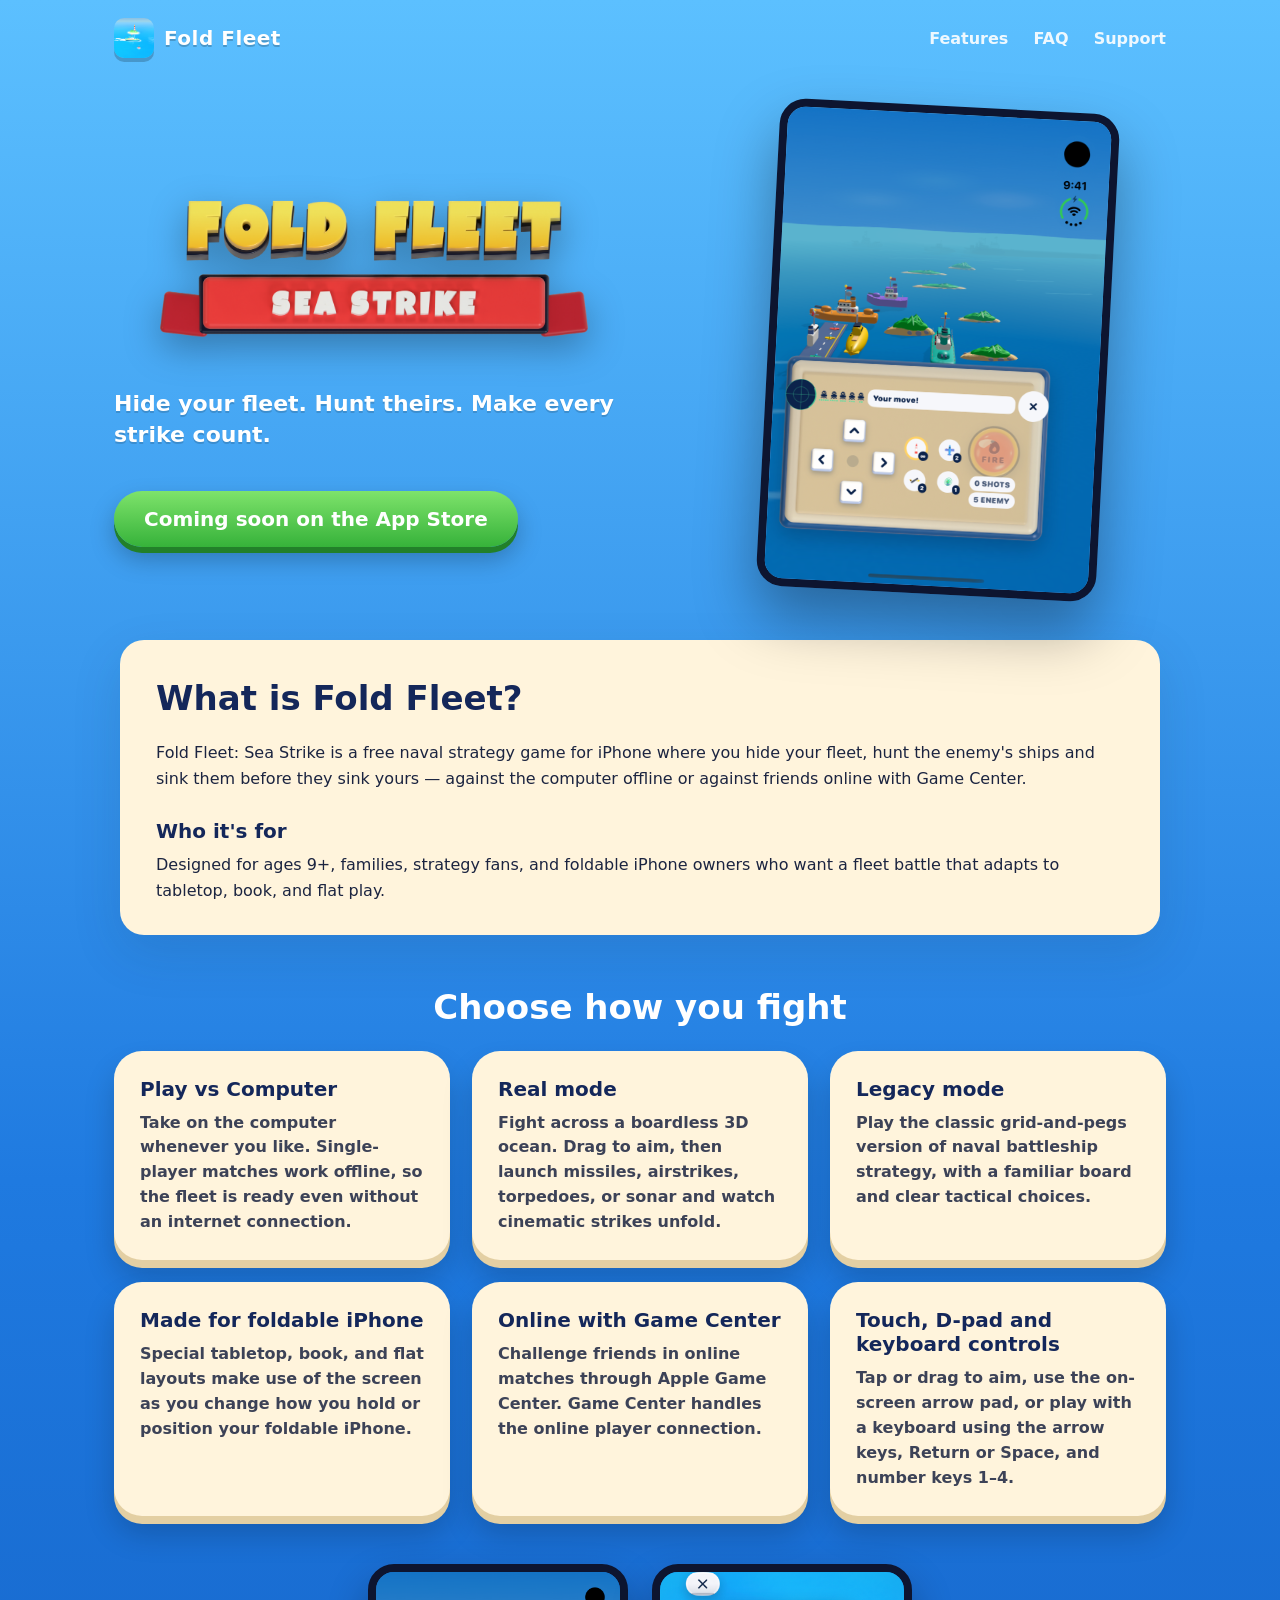
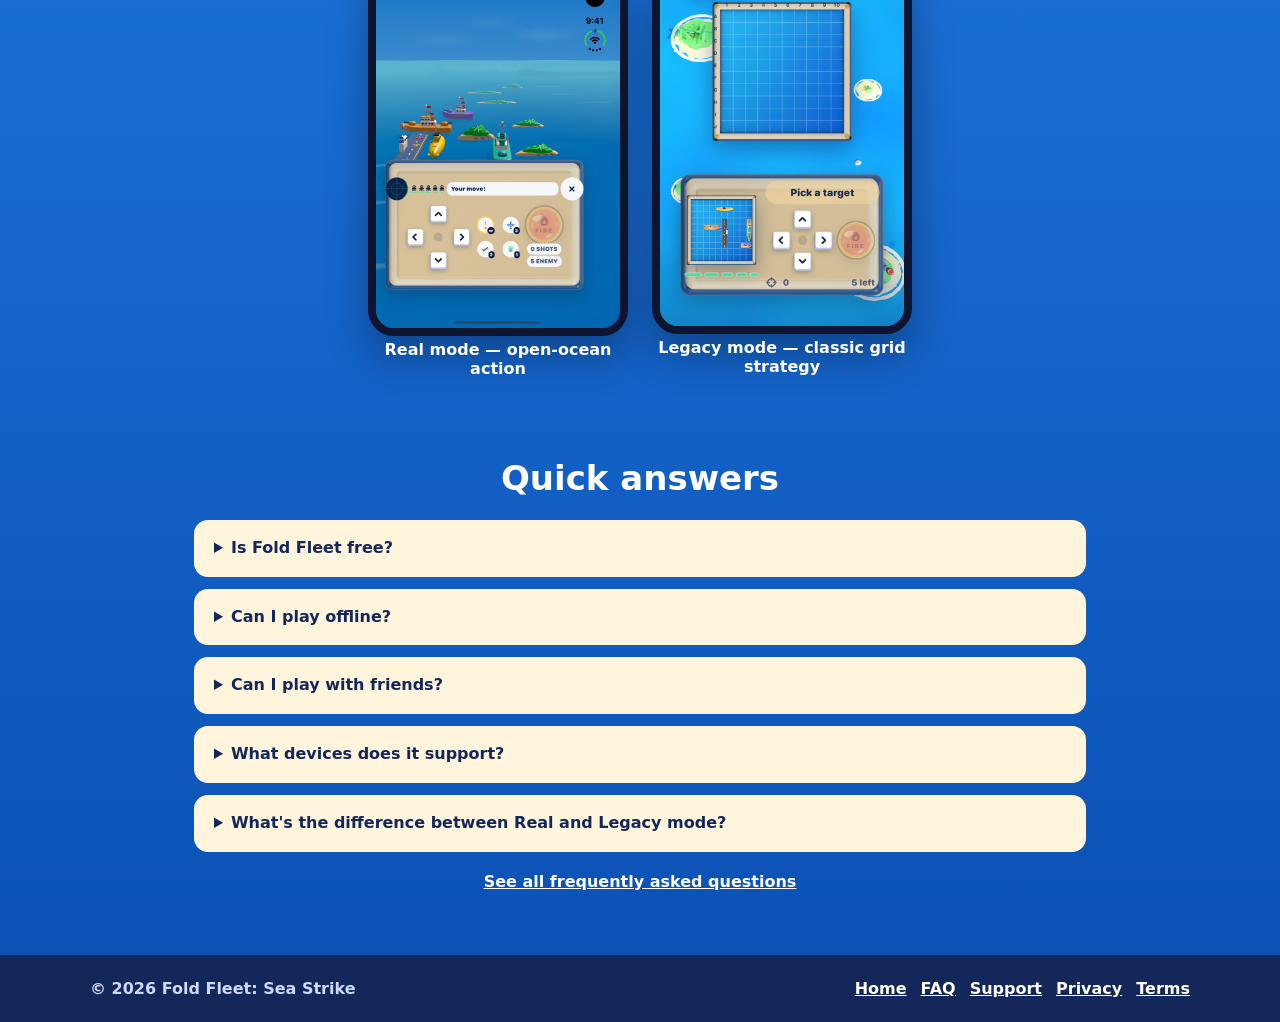
==== index.html @ 5afa2e32 "Fold Fleet: Sea Strike website, privacy policy, terms, support and FAQ" ====
<!doctype html>
<html lang="en">
<head>
  <meta charset="utf-8">
  <meta name="viewport" content="width=device-width, initial-scale=1">
  <title>Fold Fleet: Sea Strike — Naval Strategy for iPhone</title>
  <meta name="description" content="Fold Fleet: Sea Strike is a free iPhone naval strategy game with offline computer play, online Game Center matches, Real 3D ocean battles and classic grid mode.">
  <link rel="canonical" href="https://thoufeekx.github.io/foldfleet/">
  <link rel="icon" href="assets/icon.png" type="image/png">
  <link rel="stylesheet" href="style.css">
  <meta property="og:type" content="website">
  <meta property="og:site_name" content="Fold Fleet: Sea Strike">
  <meta property="og:title" content="Fold Fleet: Sea Strike — Naval Strategy for iPhone">
  <meta property="og:description" content="A free iPhone naval strategy game with offline computer play, online Game Center matches, Real 3D ocean battles and classic grid mode.">
  <meta property="og:url" content="https://thoufeekx.github.io/foldfleet/">
  <meta property="og:image" content="https://thoufeekx.github.io/foldfleet/assets/hero.png">
  <meta property="og:image:alt" content="Fold Fleet: Sea Strike">
  <meta name="twitter:card" content="summary_large_image">
  <meta name="twitter:title" content="Fold Fleet: Sea Strike — Naval Strategy for iPhone">
  <meta name="twitter:description" content="A free iPhone naval strategy game with offline computer play, online Game Center matches, Real 3D ocean battles and classic grid mode.">
  <meta name="twitter:image" content="https://thoufeekx.github.io/foldfleet/assets/hero.png">
  <script type="application/ld+json">
  {
    "@context": "https://schema.org",
    "@graph": [
      {
        "@type": "WebSite",
        "@id": "https://thoufeekx.github.io/foldfleet/#website",
        "url": "https://thoufeekx.github.io/foldfleet/",
        "name": "Fold Fleet: Sea Strike",
        "publisher": {
          "@id": "https://thoufeekx.github.io/foldfleet/#person"
        }
      },
      {
        "@type": "Person",
        "@id": "https://thoufeekx.github.io/foldfleet/#person",
        "name": "Thoufeek Baber"
      },
      {
        "@type": "MobileApplication",
        "@id": "https://thoufeekx.github.io/foldfleet/#app",
        "name": "Fold Fleet: Sea Strike",
        "operatingSystem": "iOS 17.0 or later",
        "applicationCategory": "GameApplication",
        "genre": "Strategy",
        "description": "Fold Fleet: Sea Strike is a free naval strategy game for iPhone where you hide your fleet, hunt the enemy's ships and sink them before they sink yours — against the computer offline or against friends online with Game Center.",
        "offers": {
          "@type": "Offer",
          "price": 0,
          "priceCurrency": "USD"
        },
        "author": {
          "@id": "https://thoufeekx.github.io/foldfleet/#person"
        },
        "publisher": {
          "@id": "https://thoufeekx.github.io/foldfleet/#person"
        },
        "screenshot": [
          "https://thoufeekx.github.io/foldfleet/assets/shot-real.png",
          "https://thoufeekx.github.io/foldfleet/assets/shot-legacy.png"
        ]
      },
      {
        "@type": "FAQPage",
        "@id": "https://thoufeekx.github.io/foldfleet/#faq",
        "about": {
          "@id": "https://thoufeekx.github.io/foldfleet/#app"
        },
        "mainEntity": [
          {
            "@type": "Question",
            "name": "Is Fold Fleet free?",
            "acceptedAnswer": {
              "@type": "Answer",
              "text": "Yes, it's free to download and play."
            }
          },
          {
            "@type": "Question",
            "name": "Can I play offline?",
            "acceptedAnswer": {
              "@type": "Answer",
              "text": "Yes. Play vs Computer works without an internet connection."
            }
          },
          {
            "@type": "Question",
            "name": "Can I play with friends?",
            "acceptedAnswer": {
              "@type": "Answer",
              "text": "Yes, online matches use Apple Game Center."
            }
          },
          {
            "@type": "Question",
            "name": "What devices does it support?",
            "acceptedAnswer": {
              "@type": "Answer",
              "text": "iPhone with iOS 17 or later, with special layouts for foldable iPhone in tabletop, book and flat positions."
            }
          },
          {
            "@type": "Question",
            "name": "What's the difference between Real and Legacy mode?",
            "acceptedAnswer": {
              "@type": "Answer",
              "text": "Legacy is the classic grid with pegs. Real hides the grid: you aim across an open 3D ocean and watch cinematic strikes."
            }
          }
        ]
      }
    ]
  }
  </script>
</head>
<body>
  <header class="nav">
    <a class="brand" href="index.html">
      <img src="assets/icon.png" alt="" width="40" height="40">
      <span>Fold Fleet</span>
    </a>
    <nav aria-label="Main navigation">
      <a href="index.html#features">Features</a>
      <a href="faq.html">FAQ</a>
      <a href="support.html">Support</a>
    </nav>
  </header>

  <main>
    <section class="hero">
      <div class="hero-copy">
        <img class="logo" src="assets/logo.png" alt="Fold Fleet: Sea Strike">
        <p class="tag">Hide your fleet. Hunt theirs. Make every strike count.</p>
        <span class="cta">Coming soon on the App Store</span>
      </div>
      <figure class="hero-shot">
        <img src="assets/shot-real.png" alt="A Real mode battle on the open ocean">
      </figure>
    </section>

    <section class="intro">
      <h2>What is Fold Fleet?</h2>
      <p>Fold Fleet: Sea Strike is a free naval strategy game for iPhone where you hide your fleet, hunt the enemy's ships and sink them before they sink yours — against the computer offline or against friends online with Game Center.</p>
      <h3>Who it's for</h3>
      <p>Designed for ages 9+, families, strategy fans, and foldable iPhone owners who want a fleet battle that adapts to tabletop, book, and flat play.</p>
    </section>

    <section class="features" id="features">
      <h2>Choose how you fight</h2>
      <div class="cards">
        <article class="card">
          <h3>Play vs Computer</h3>
          <p>Take on the computer whenever you like. Single-player matches work offline, so the fleet is ready even without an internet connection.</p>
        </article>
        <article class="card">
          <h3>Real mode</h3>
          <p>Fight across a boardless 3D ocean. Drag to aim, then launch missiles, airstrikes, torpedoes, or sonar and watch cinematic strikes unfold.</p>
        </article>
        <article class="card">
          <h3>Legacy mode</h3>
          <p>Play the classic grid-and-pegs version of naval battleship strategy, with a familiar board and clear tactical choices.</p>
        </article>
        <article class="card">
          <h3>Made for foldable iPhone</h3>
          <p>Special tabletop, book, and flat layouts make use of the screen as you change how you hold or position your foldable iPhone.</p>
        </article>
        <article class="card">
          <h3>Online with Game Center</h3>
          <p>Challenge friends in online matches through Apple Game Center. Game Center handles the online player connection.</p>
        </article>
        <article class="card">
          <h3>Touch, D-pad and keyboard controls</h3>
          <p>Tap or drag to aim, use the on-screen arrow pad, or play with a keyboard using the arrow keys, Return or Space, and number keys 1–4.</p>
        </article>
      </div>
    </section>

    <section class="shots" aria-label="Game modes">
      <figure>
        <img src="assets/shot-real.png" alt="Real mode shows ships on a 3D ocean">
        <figcaption>Real mode — open-ocean action</figcaption>
      </figure>
      <figure>
        <img src="assets/shot-legacy.png" alt="Legacy mode's classic grid and pegs">
        <figcaption>Legacy mode — classic grid strategy</figcaption>
      </figure>
    </section>

    <section class="faq-preview">
      <h2>Quick answers</h2>
      <div class="faq-list">
        <details>
          <summary>Is Fold Fleet free?</summary>
          <p>Yes, it's free to download and play.</p>
        </details>
        <details>
          <summary>Can I play offline?</summary>
          <p>Yes. Play vs Computer works without an internet connection.</p>
        </details>
        <details>
          <summary>Can I play with friends?</summary>
          <p>Yes, online matches use Apple Game Center.</p>
        </details>
        <details>
          <summary>What devices does it support?</summary>
          <p>iPhone with iOS 17 or later, with special layouts for foldable iPhone in tabletop, book and flat positions.</p>
        </details>
        <details>
          <summary>What's the difference between Real and Legacy mode?</summary>
          <p>Legacy is the classic grid with pegs. Real hides the grid: you aim across an open 3D ocean and watch cinematic strikes.</p>
        </details>
      </div>
      <p class="more-faq"><a href="faq.html">See all frequently asked questions</a></p>
    </section>
  </main>

  <footer class="site-footer">
    <span>© 2026 Fold Fleet: Sea Strike</span>
    <nav aria-label="Footer navigation">
      <a href="index.html">Home</a>
      <a href="faq.html">FAQ</a>
      <a href="support.html">Support</a>
      <a href="privacy.html">Privacy</a>
      <a href="terms.html">Terms</a>
    </nav>
  </footer>
</body>
</html>
---- style.css ----
:root{--navy:#14275a;--sea:#1f7ae0;--sea2:#0b4fb3;--cream:#fff4dc;--coral:#ff6b4a;--sun:#ffc93c;--ink:#1b2440}
*{box-sizing:border-box}html{scroll-behavior:smooth;background:#0b4fb3}
body{margin:0;font-family:"SF Pro Rounded",ui-rounded,"Nunito",system-ui,-apple-system,sans-serif;color:var(--ink);background:linear-gradient(180deg,#5cc0ff 0%,var(--sea) 45%,var(--sea2) 100%);min-height:100vh}
a{color:inherit}
.nav{display:flex;align-items:center;justify-content:space-between;max-width:1100px;margin:0 auto;padding:18px 24px}
.nav .brand{display:flex;align-items:center;gap:10px;font-weight:900;color:#fff;text-decoration:none;font-size:20px;letter-spacing:.5px;text-shadow:0 2px 0 rgba(0,0,0,.2)}
.nav .brand img{width:40px;height:40px;border-radius:10px;box-shadow:0 4px 0 rgba(0,0,0,.2)}
.nav nav a{color:#fff;font-weight:800;text-decoration:none;margin-left:20px;opacity:.9}
.hero{max-width:1100px;margin:0 auto;padding:30px 24px 60px;display:grid;grid-template-columns:1.1fr .9fr;gap:40px;align-items:center}
.hero img.logo{width:100%;max-width:520px;filter:drop-shadow(0 12px 18px rgba(0,0,0,.3))}
.hero p.tag{color:#fff;font-size:22px;font-weight:700;line-height:1.4;max-width:520px;text-shadow:0 2px 0 rgba(0,0,0,.15)}
.cta{display:inline-block;margin-top:18px;background:linear-gradient(180deg,#7ee36b,#36b23a);color:#fff;font-weight:900;font-size:20px;padding:16px 30px;border-radius:999px;text-decoration:none;box-shadow:0 6px 0 #22802a,0 12px 24px rgba(0,0,0,.25)}
.cta small{display:block;font-size:12px;opacity:.85;font-weight:700}
.phone{justify-self:center;width:300px;border-radius:44px;padding:12px;background:#0d1530;box-shadow:0 30px 60px rgba(0,0,0,.35);transform:rotate(3deg)}
.phone img{width:100%;display:block;border-radius:34px}
.cards{max-width:1100px;margin:0 auto;padding:0 24px 70px;display:grid;grid-template-columns:repeat(3,1fr);gap:22px}
.card{background:var(--cream);border-radius:28px;padding:26px;box-shadow:0 8px 0 #e3cfa3,0 18px 30px rgba(0,0,0,.18)}
.card h3{margin:.2em 0;font-size:22px;color:var(--navy)}.card p{margin:0;line-height:1.5;font-weight:600;opacity:.85}
.card .em{font-size:34px}
.shots{max-width:1100px;margin:0 auto;padding:0 24px 80px;display:flex;gap:24px;justify-content:center;flex-wrap:wrap}
.shots figure{margin:0;width:260px;text-align:center;color:#fff;font-weight:800}
.shots img{width:100%;border-radius:26px;border:8px solid #0d1530;box-shadow:0 20px 40px rgba(0,0,0,.3)}
footer{background:var(--navy);color:#cfd8ff;padding:28px 24px;text-align:center;font-weight:700}
footer a{margin:0 12px;color:#fff}
.doc{max-width:780px;margin:10px auto 60px;background:var(--cream);border-radius:28px;padding:34px 38px;box-shadow:0 8px 0 #e3cfa3,0 18px 30px rgba(0,0,0,.18);line-height:1.6}
.doc h1{color:var(--navy);margin-top:0}.doc h2{color:var(--navy);font-size:20px;margin-top:1.6em}
@media(max-width:820px){.hero{grid-template-columns:1fr;text-align:center}.hero img.logo,.hero p.tag{margin:0 auto}.cards{grid-template-columns:1fr}.phone{transform:none}}
.hero>*,.cards>*{min-width:0}
@media(max-width:820px){body{overflow-x:hidden}.nav{flex-wrap:wrap;gap:8px}.nav nav a{margin:0 14px 0 0}.hero p.tag{font-size:19px}.phone{width:min(300px,86vw)}.shots figure{width:min(260px,80vw)}}

.hero p.tag{color:#fff;font-size:22px;font-weight:700;line-height:1.4;max-width:520px;text-shadow:0 2px 0 rgba(0,0,0,.15)}
.hero-shot{justify-self:center;width:min(340px,100%);margin:0;transform:rotate(3deg)}
.hero-shot img{display:block;width:100%;border-radius:26px;border:8px solid #0d1530;box-shadow:0 30px 60px rgba(0,0,0,.35)}
.intro{max-width:1040px;margin:-14px auto 52px;padding:30px 36px;background:var(--cream);border-radius:24px;color:var(--ink);line-height:1.65;box-shadow:0 18px 50px #18315222}
.intro h2,.features>h2,.faq-preview>h2{margin:0 0 14px;color:var(--navy);font-size:clamp(25px,3vw,34px)}
.intro h3{margin:22px 0 4px;color:var(--navy);font-size:20px}
.intro p{margin:0}
.features{max-width:1100px;margin:0 auto;padding:0 24px 48px}
.features>h2{text-align:center;color:#fff;margin-bottom:24px}
.features .cards{padding:0}
.card h3{margin:0 0 10px;color:var(--navy);font-size:20px}
.card p{margin:0;line-height:1.55}
.faq-preview{max-width:940px;margin:0 auto;padding:0 24px 64px}
.faq-preview>h2{text-align:center;color:#fff;margin-bottom:22px}
.faq-list{display:grid;gap:12px}
.faq-list details{padding:16px 20px;background:var(--cream);border-radius:14px;color:var(--ink);line-height:1.55}
.faq-list summary{color:var(--navy);font-weight:800;cursor:pointer}
.faq-list p{margin:10px 0 0}
.more-faq{text-align:center;margin:20px 0 0}
.more-faq a{color:#fff;font-weight:800}
.site-footer{display:flex;align-items:center;justify-content:space-between;gap:18px;flex-wrap:wrap;padding:24px max(24px,calc((100% - 1100px)/2))}
.site-footer nav{display:flex;flex-wrap:wrap;gap:14px}
.site-footer nav a{margin:0}
.doc h3{color:var(--navy)}
@media(max-width:820px){
  .hero-shot{transform:none;width:min(340px,100%)}
  .intro{margin:0 16px 38px;padding:24px}
  .features{padding:0 16px 38px}
  .faq-preview{padding:0 16px 46px}
  .site-footer{justify-content:center;text-align:center;padding:22px 16px}
  .site-footer nav{justify-content:center;gap:10px 16px}
  .nav nav{display:flex;flex-wrap:wrap;gap:8px 14px;width:100%;min-width:0}
  .nav nav a{margin:0}
  .doc{width:calc(100% - 32px);min-width:0;overflow-wrap:anywhere}
  .doc h1{font-size:clamp(24px,7vw,32px);line-height:1.2}
  .faq-list,.faq-list details{min-width:0}
  .faq-list summary{overflow-wrap:anywhere}
  .site-footer nav{width:100%;min-width:0}
}
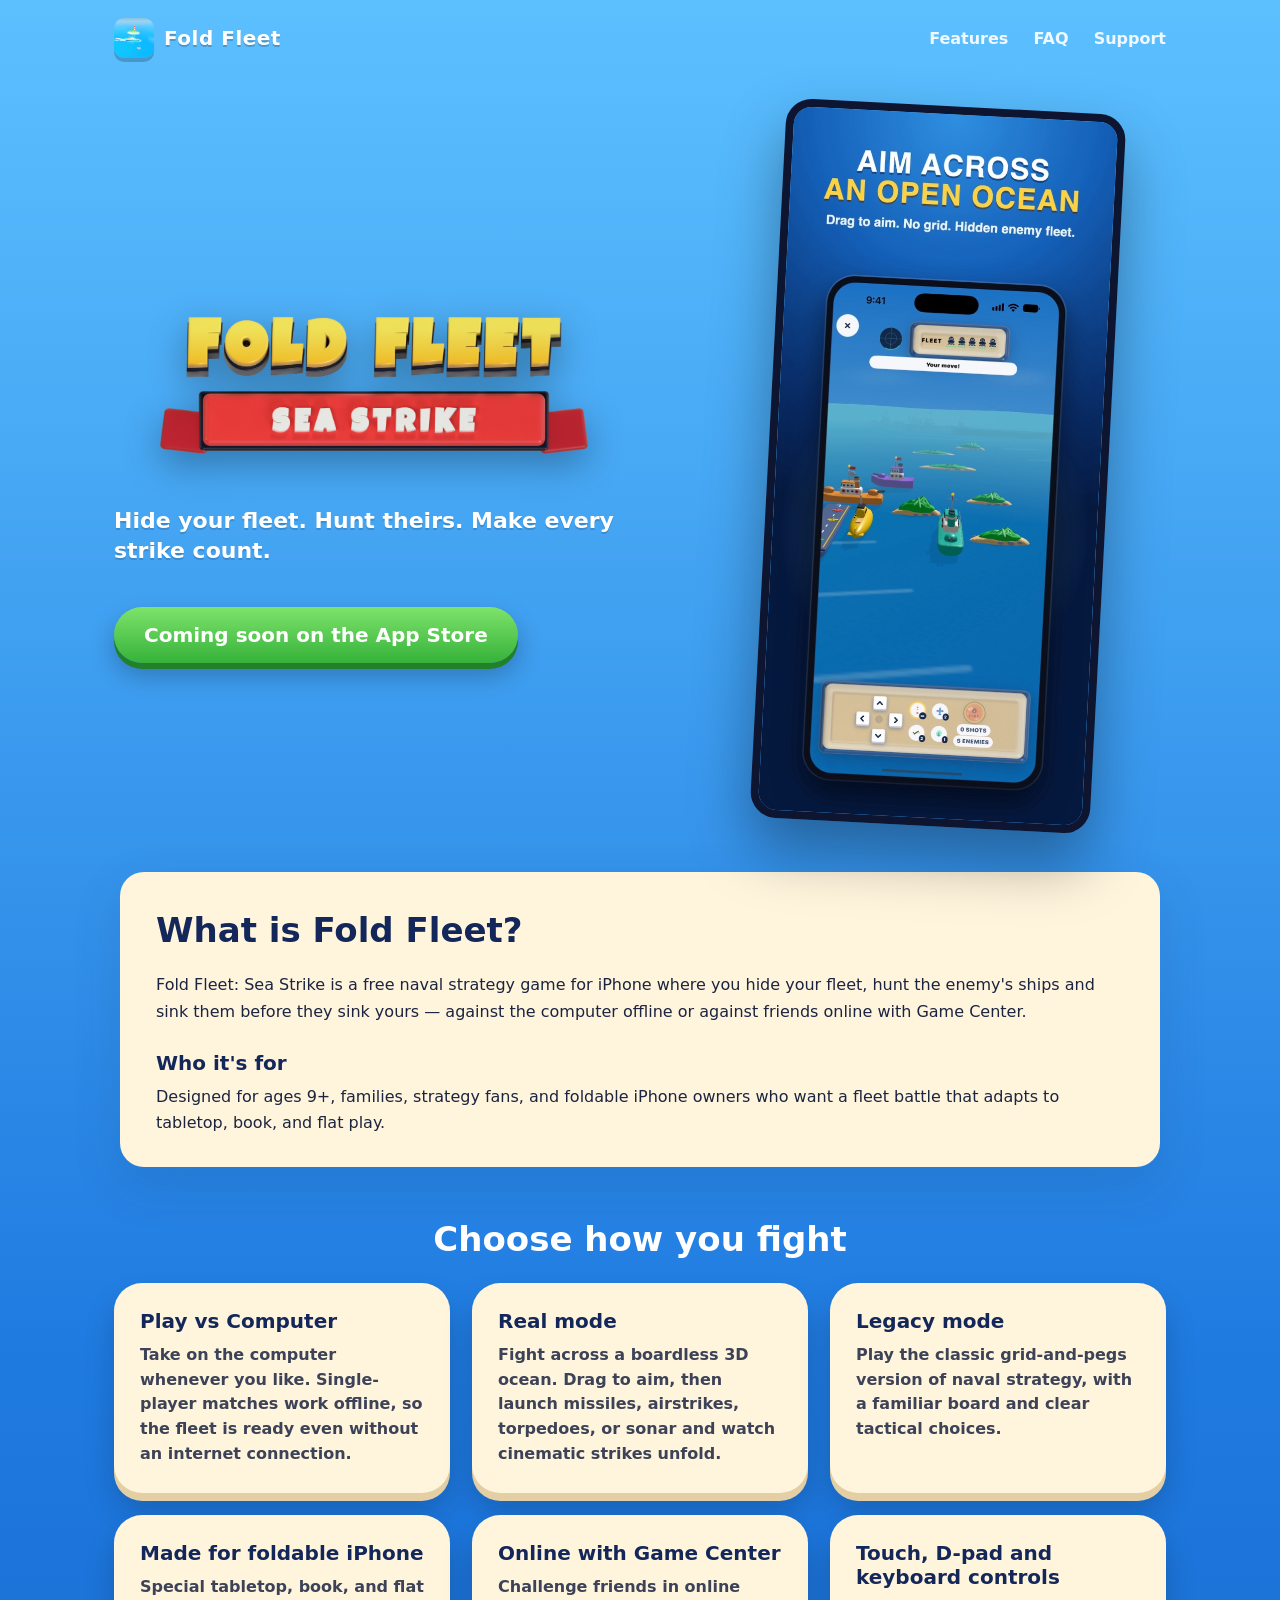
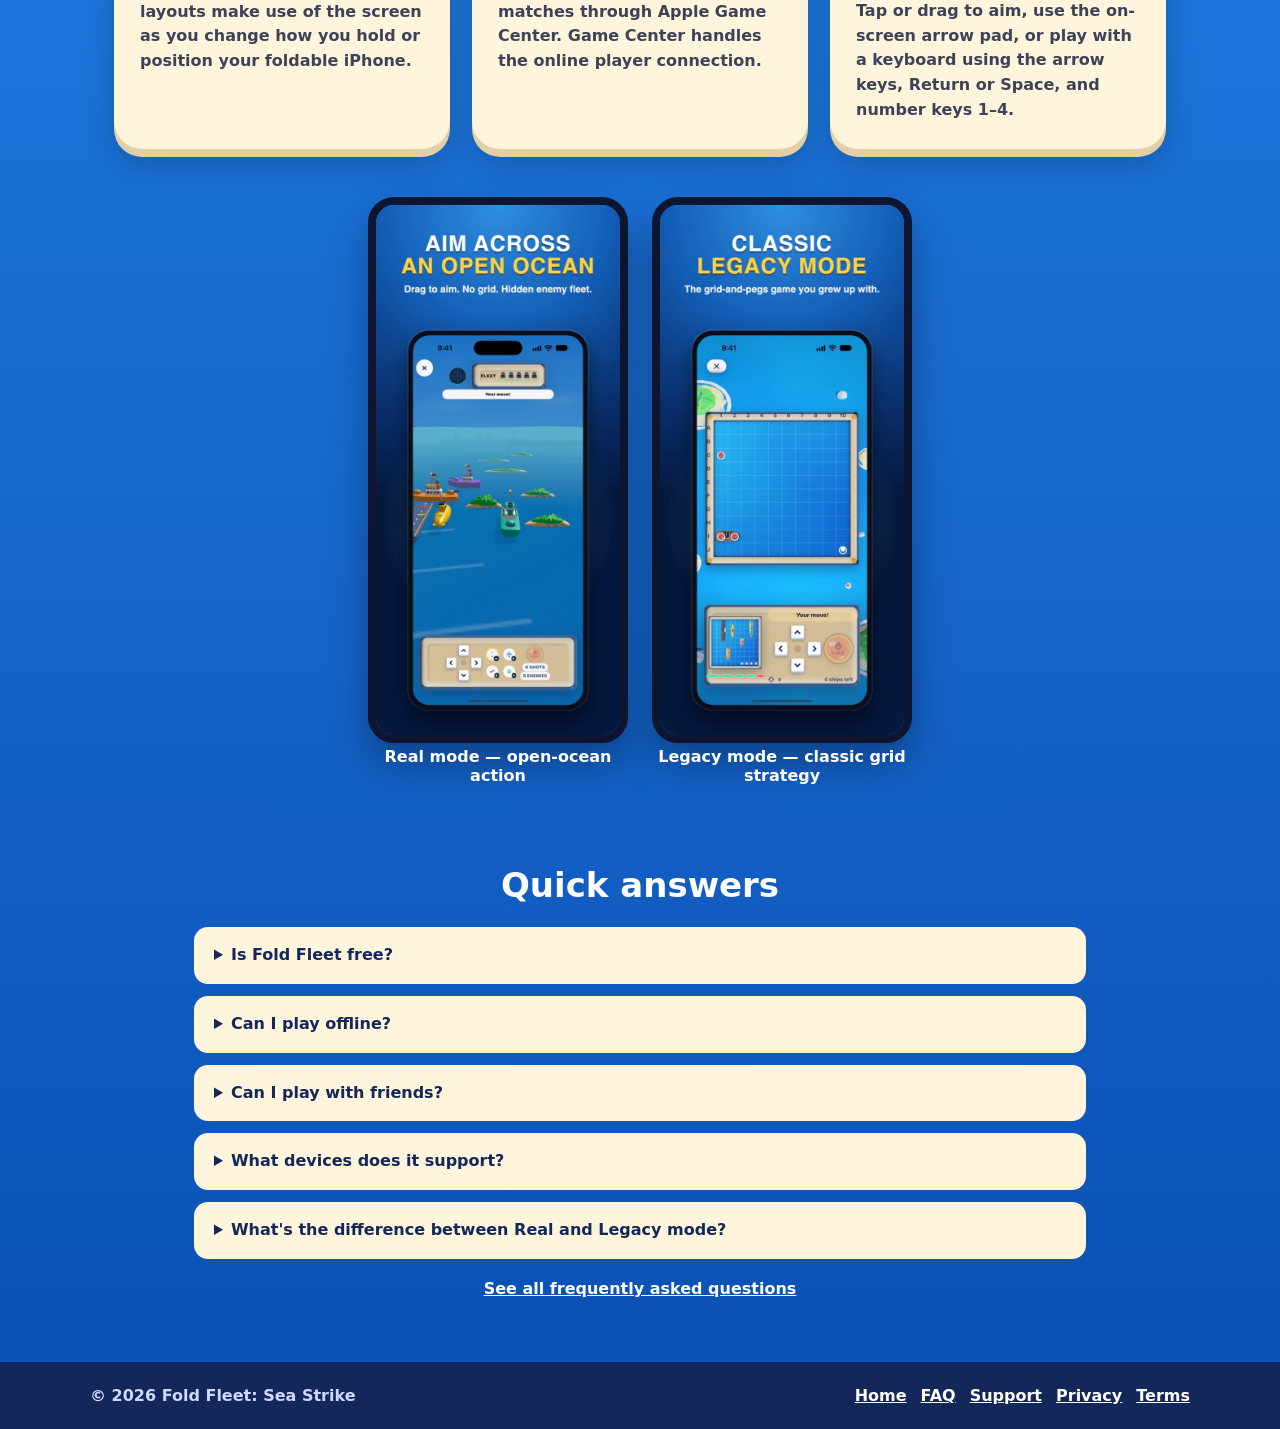
==== commit dd9b4735: "Site: mobile overflow fix, current screenshots, trademark wording" ====
--- a/index.html
+++ b/index.html
@@ -57,8 +57,8 @@
           "@id": "https://thoufeekx.github.io/foldfleet/#person"
         },
         "screenshot": [
-          "https://thoufeekx.github.io/foldfleet/assets/shot-real.png",
-          "https://thoufeekx.github.io/foldfleet/assets/shot-legacy.png"
+          "https://thoufeekx.github.io/foldfleet/assets/shot-real.jpg",
+          "https://thoufeekx.github.io/foldfleet/assets/shot-legacy.jpg"
         ]
       },
       {
@@ -135,7 +135,7 @@
         <span class="cta">Coming soon on the App Store</span>
       </div>
       <figure class="hero-shot">
-        <img src="assets/shot-real.png" alt="A Real mode battle on the open ocean">
+        <img src="assets/shot-real.jpg" alt="Fold Fleet Real mode App Store image showing ships on an open 3D ocean">
       </figure>
     </section>
 
@@ -159,7 +159,7 @@
         </article>
         <article class="card">
           <h3>Legacy mode</h3>
-          <p>Play the classic grid-and-pegs version of naval battleship strategy, with a familiar board and clear tactical choices.</p>
+          <p>Play the classic grid-and-pegs version of naval strategy, with a familiar board and clear tactical choices.</p>
         </article>
         <article class="card">
           <h3>Made for foldable iPhone</h3>
@@ -178,11 +178,11 @@
 
     <section class="shots" aria-label="Game modes">
       <figure>
-        <img src="assets/shot-real.png" alt="Real mode shows ships on a 3D ocean">
+        <img src="assets/shot-real.jpg" alt="App Store preview of Fold Fleet Real mode, with ships on a 3D ocean">
         <figcaption>Real mode — open-ocean action</figcaption>
       </figure>
       <figure>
-        <img src="assets/shot-legacy.png" alt="Legacy mode's classic grid and pegs">
+        <img src="assets/shot-legacy.jpg" alt="App Store preview of Fold Fleet Legacy mode, showing the classic grid and pegs">
         <figcaption>Legacy mode — classic grid strategy</figcaption>
       </figure>
     </section>
--- a/style.css
+++ b/style.css
@@ -26,7 +26,7 @@
 .doc h1{color:var(--navy);margin-top:0}.doc h2{color:var(--navy);font-size:20px;margin-top:1.6em}
 @media(max-width:820px){.hero{grid-template-columns:1fr;text-align:center}.hero img.logo,.hero p.tag{margin:0 auto}.cards{grid-template-columns:1fr}.phone{transform:none}}
 .hero>*,.cards>*{min-width:0}
-@media(max-width:820px){body{overflow-x:hidden}.nav{flex-wrap:wrap;gap:8px}.nav nav a{margin:0 14px 0 0}.hero p.tag{font-size:19px}.phone{width:min(300px,86vw)}.shots figure{width:min(260px,80vw)}}
+@media(max-width:820px){.nav{flex-wrap:wrap;gap:8px}.nav nav a{margin:0 14px 0 0}.hero p.tag{font-size:19px}.phone{width:min(300px,86vw)}.shots figure{width:min(260px,80vw)}}
 
 .hero p.tag{color:#fff;font-size:22px;font-weight:700;line-height:1.4;max-width:520px;text-shadow:0 2px 0 rgba(0,0,0,.15)}
 .hero-shot{justify-self:center;width:min(340px,100%);margin:0;transform:rotate(3deg)}
@@ -52,6 +52,8 @@
 .site-footer nav{display:flex;flex-wrap:wrap;gap:14px}
 .site-footer nav a{margin:0}
 .doc h3{color:var(--navy)}
+.intro,.features,.faq-preview,.doc,.site-footer{min-width:0}
+.intro p,.card p,.doc :where(p,li,a),.faq-list summary,.site-footer nav a{overflow-wrap:anywhere}
 @media(max-width:820px){
   .hero-shot{transform:none;width:min(340px,100%)}
   .intro{margin:0 16px 38px;padding:24px}
@@ -61,9 +63,10 @@
   .site-footer nav{justify-content:center;gap:10px 16px}
   .nav nav{display:flex;flex-wrap:wrap;gap:8px 14px;width:100%;min-width:0}
   .nav nav a{margin:0}
-  .doc{width:calc(100% - 32px);min-width:0;overflow-wrap:anywhere}
+  .doc{width:100%;max-width:calc(100% - 32px);min-width:0;margin:28px auto 60px;overflow-wrap:anywhere}
   .doc h1{font-size:clamp(24px,7vw,32px);line-height:1.2}
-  .faq-list,.faq-list details{min-width:0}
-  .faq-list summary{overflow-wrap:anywhere}
-  .site-footer nav{width:100%;min-width:0}
+  .doc :where(p,li,a,summary){overflow-wrap:anywhere}
+  .faq-list,.faq-list details{min-width:0;max-width:100%}
+  .faq-list summary{display:block;white-space:normal}
+  .site-footer nav{width:100%;min-width:0;max-width:100%}
 }
